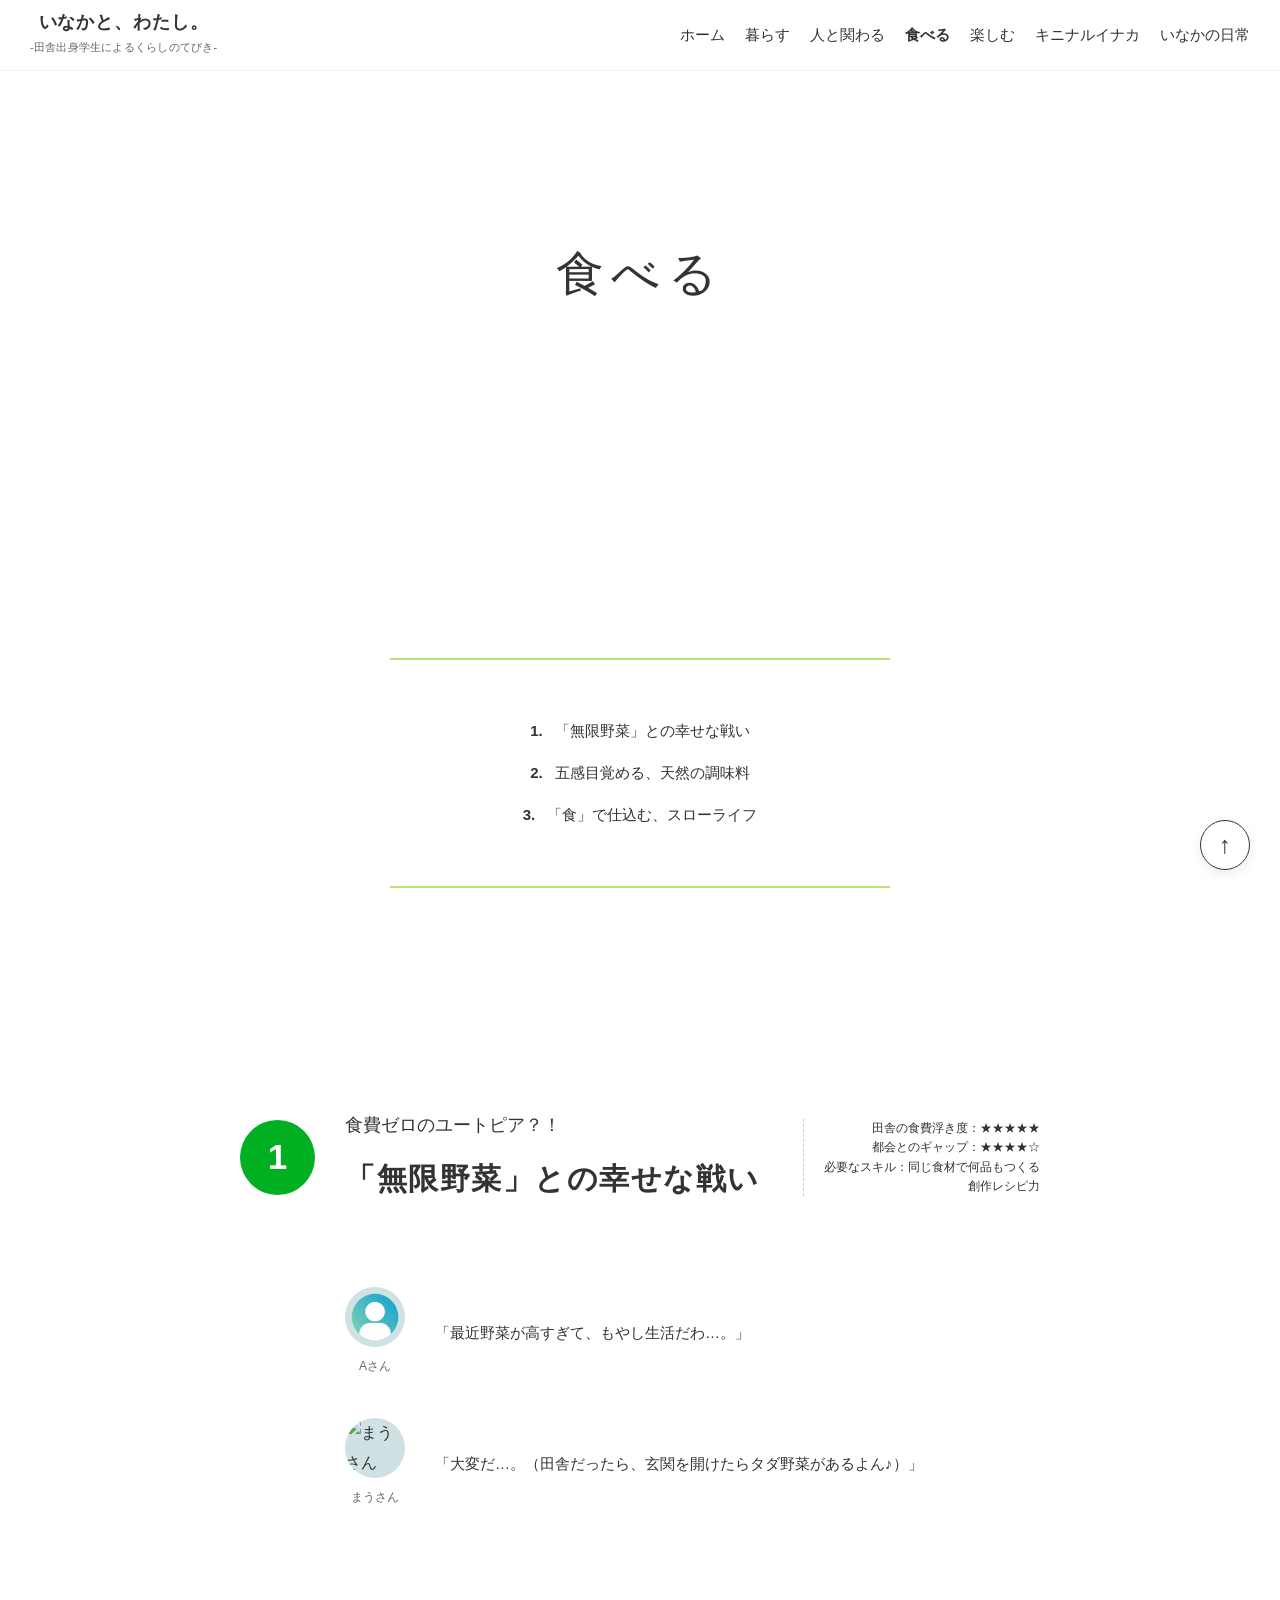
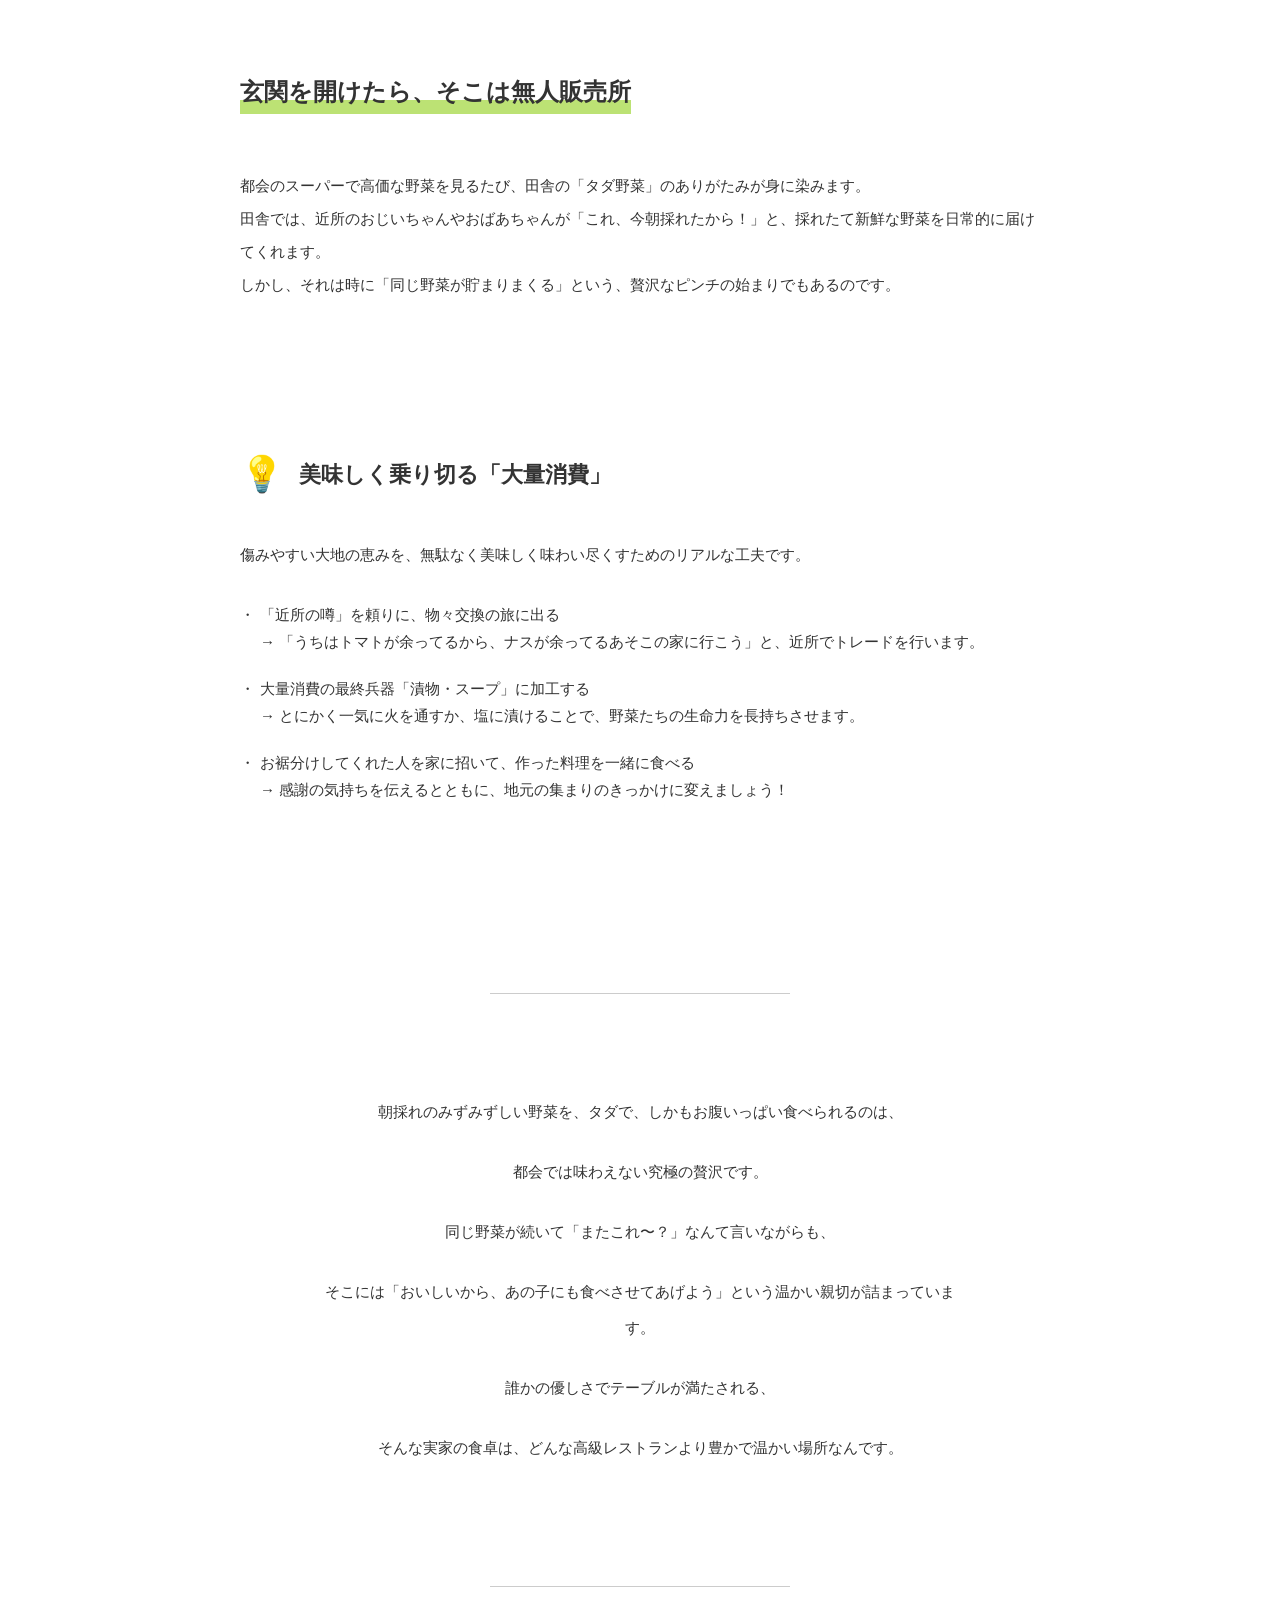
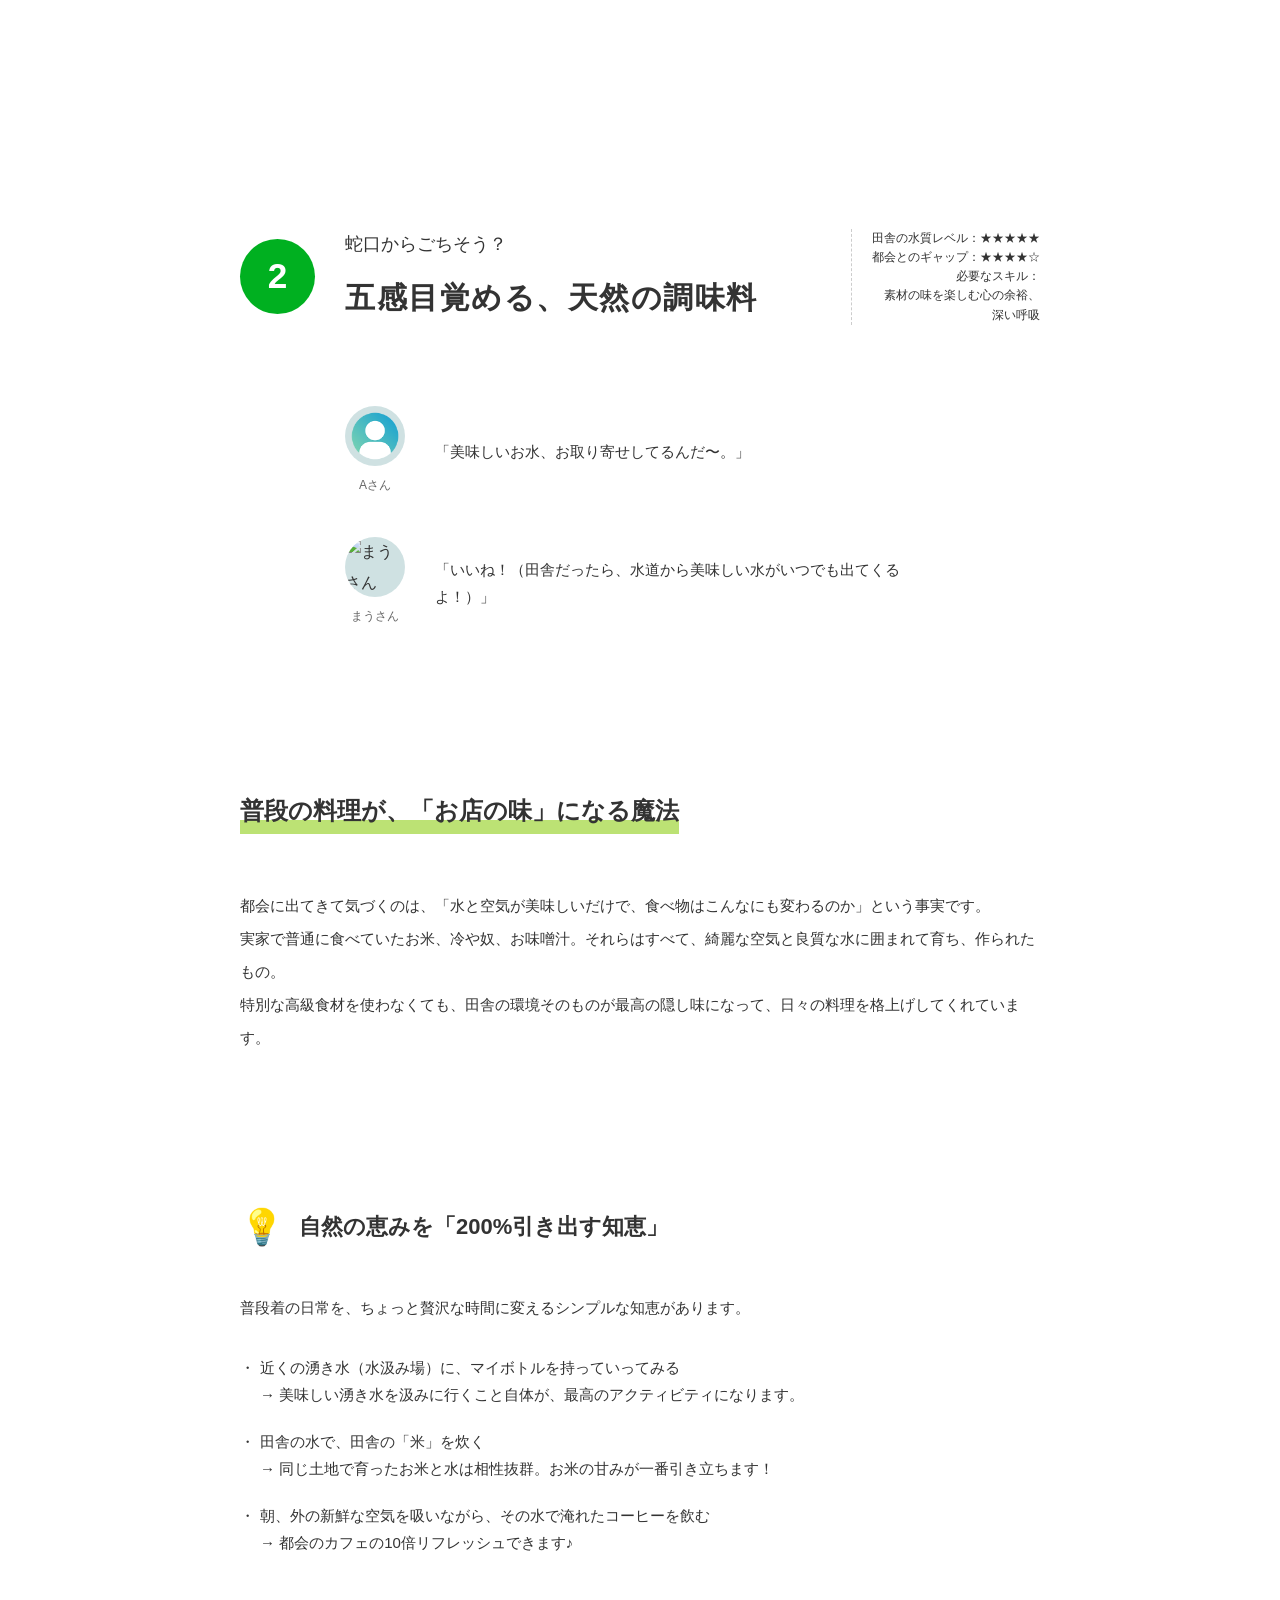
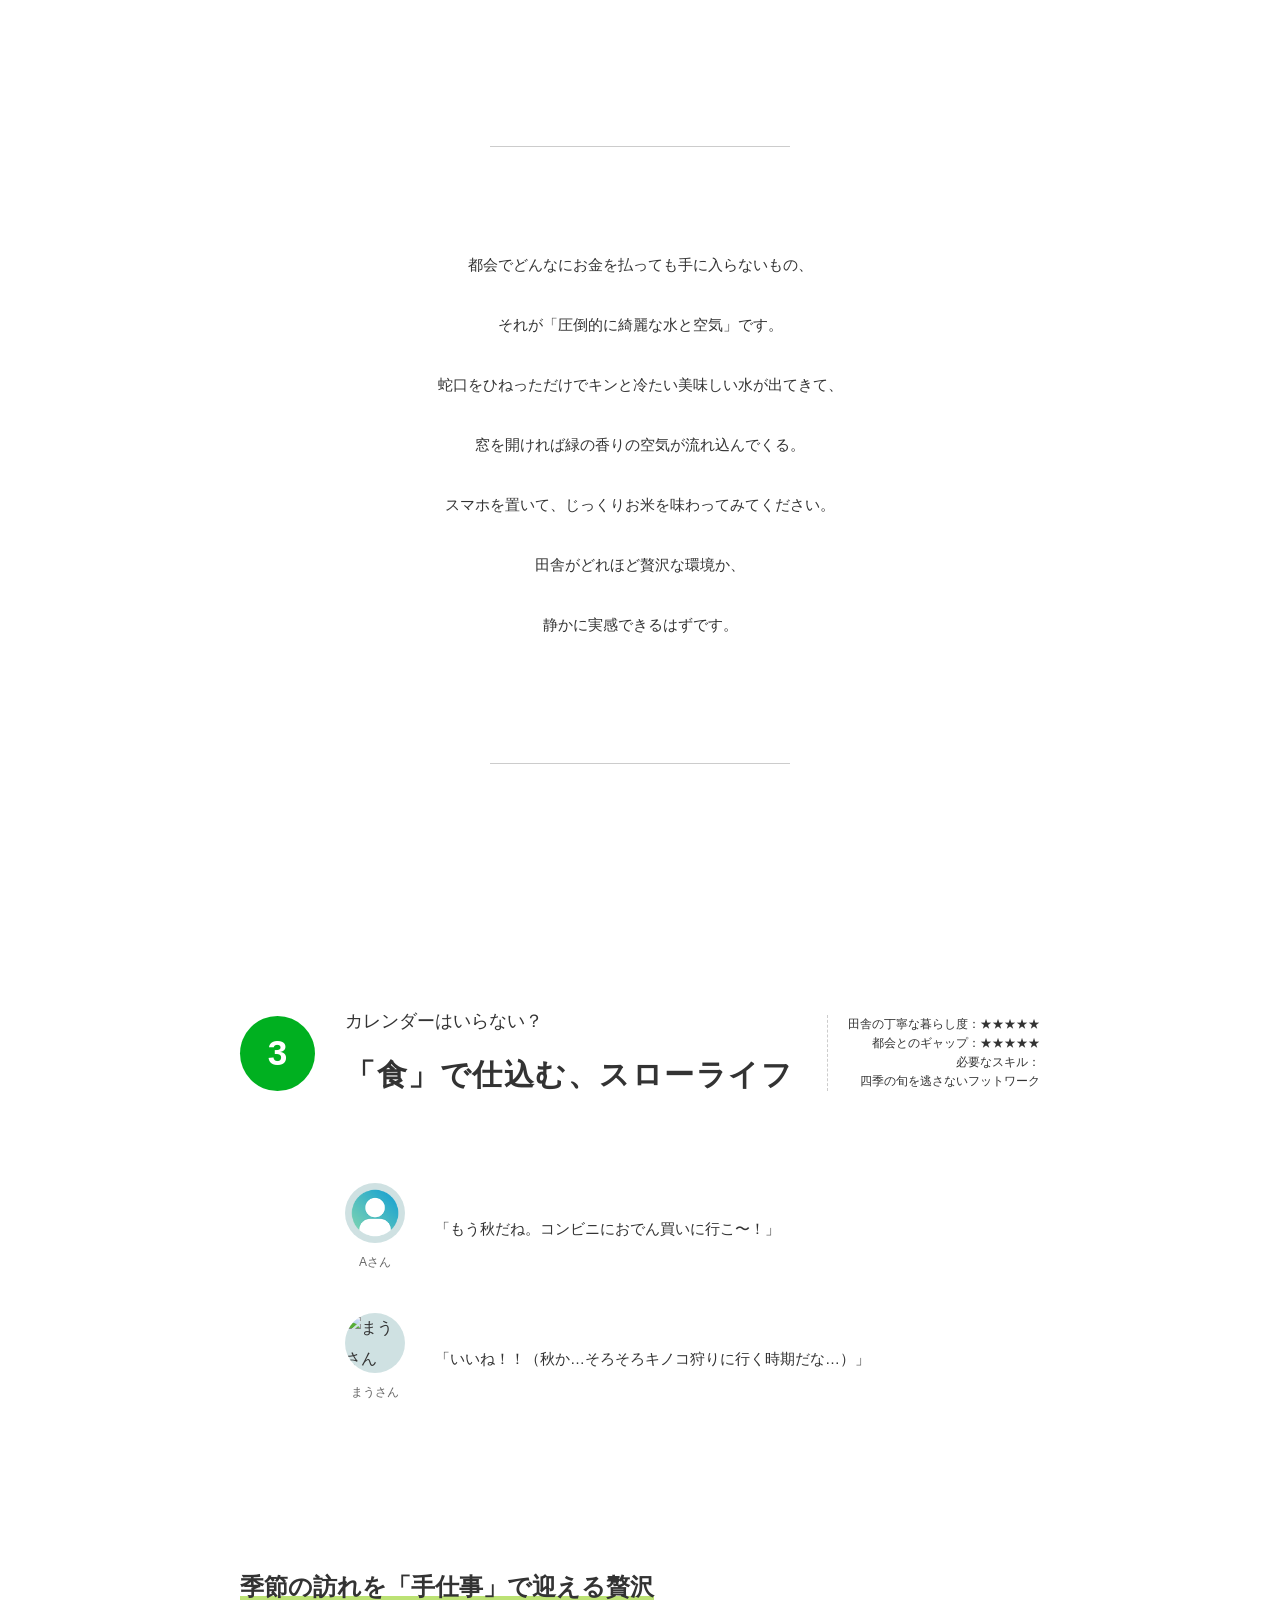
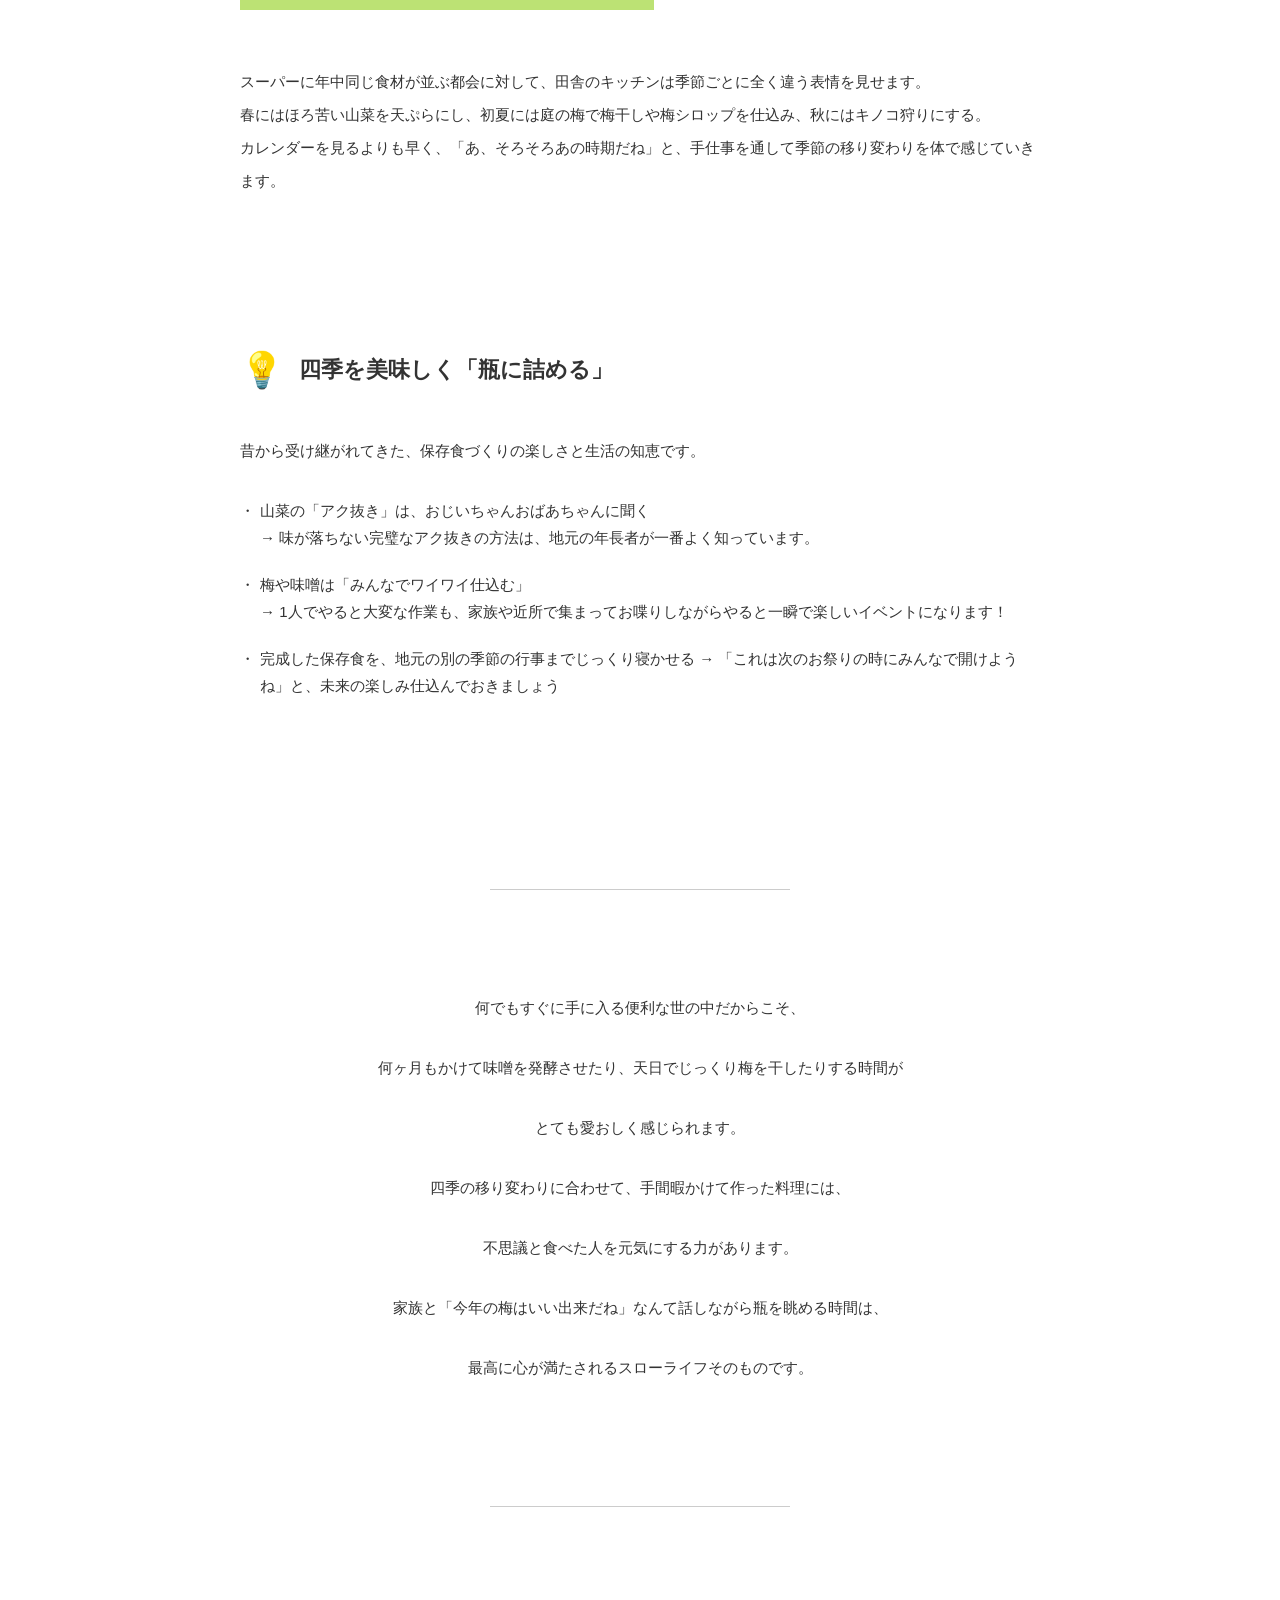
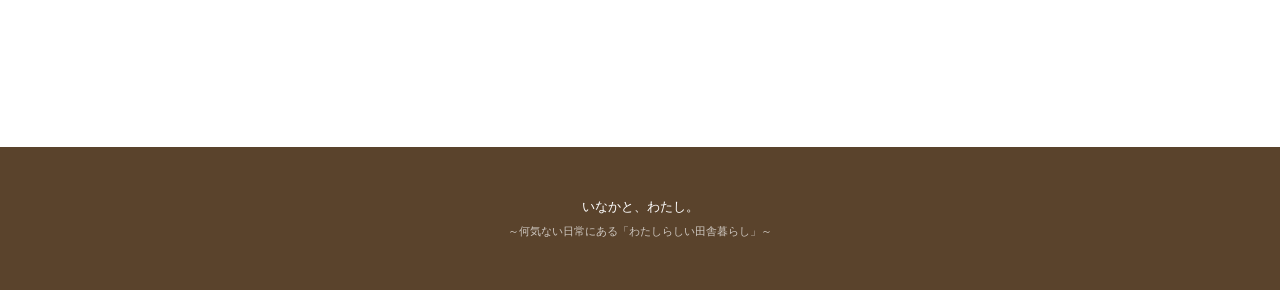
==== taberu.html @ 53544d1b "Add files via upload" ====
<!DOCTYPE html>
<html lang="ja">

<head>
  <meta charset="UTF-8" />
  <meta name="viewport" content="width=device-width, initial-scale=1.0" />
  <title>食べる - いなかと、わたし。</title>
  <meta name="description" content="食べる" />
  <link rel="stylesheet" href="./css/common.css" />
  <link rel="stylesheet" href="./css/kurasu.css" />
</head>

<script>
  document.addEventListener("DOMContentLoaded", () => {
    const siteLogo = document.querySelector(".site-logo");
    const mainNav = document.querySelector(".main-nav");

    function checkNavigationLayout() {
      document.body.classList.remove("is-mobile-mode");
      const logoRight = siteLogo.getBoundingClientRect().right;
      const navLeft = mainNav.getBoundingClientRect().left;

      if (navLeft - logoRight < 30) {
        document.body.classList.add("is-mobile-mode");
      }
    }

    window.addEventListener("resize", checkNavigationLayout);
    checkNavigationLayout();
  });
</script>

<body>
  <!-- --- 1. Header Area --- -->
  <header class="site-header">
    <div class="site-header__inner">
      <h1 class="site-logo">
        <a href="index.html">
          <span class="site-logo__text">いなかと、わたし。</span>
          <span class="site-logo__subtext">-田舎出身学生によるくらしのてびき-</span>
        </a>
      </h1>

      <input type="checkbox" id="nav-toggle" class="visually-hidden" />
      <label for="nav-toggle" class="nav-toggle-open" aria-label="メニューを開く">
        <span></span><span></span><span></span>
      </label>

      <nav class="main-nav">
        <label for="nav-toggle" class="nav-toggle-close" aria-label="メニューを閉じる">✕</label>
        <ul class="nav-list">
          <li><a href="index.html" class="nav-list__link">ホーム</a></li>
          <li><a href="kurasu.html" class="nav-list__link">暮らす</a></li>
          <li><a href="hito.html" class="nav-list__link">人と関わる</a></li>
          <li><a href="taberu.html" class="nav-list__link current-page">食べる</a></li>
          <li><a href="tanoshimu.html" class="nav-list__link">楽しむ</a></li>
          <li><a href="kininaru.html" class="nav-list__link">キニナルイナカ</a></li>
          <li><a href="nichijo.html" class="nav-list__link">いなかの日常</a></li>
        </ul>
      </nav>
    </div>
  </header>

  <!-- --- 2. Main Content Area --- -->
  <main class="site-main">
    <section class="page-hero" style="background-image: linear-gradient(to bottom, rgba(255, 255, 255, 0) 0%, rgba(255, 255, 255, 1) 100%), url('img/27.jpg');">
  <h1 class="page-hero__title">食べる</h1>
</section>

    <div class="container">
      <!-- 目次セクション -->
      <div class="toc-block">
        <ul class="toc-list">
          <li><a href="#topic-1"><span>1.</span> 「無限野菜」との幸せな戦い </a></li>
          <li><a href="#topic-2"><span>2.</span> 五感目覚める、天然の調味料</a></li>
          <li><a href="#topic-3"><span>3.</span> 「食」で仕込む、スローライフ</a></li>
        </ul>
      </div>

      <!-- 記事コンテンツセクション全体 -->
      <section class="article-content-body">
        <!-- トピック1 -->
        <div id="topic-1" class="article-section">
          <div class="article-header">
            <div class="article-title-wrap">
              <div class="number-badge">1</div>
              <div class="article-title">
                <div class="article-title__sub">食費ゼロのユートピア？！
                </div>
                <h3 class="article-title__main">「無限野菜」との幸せな戦い</h3>
              </div>
            </div>
            <div class="difficulty-badge">
              田舎の食費浮き度：★★★★★<br />
              都会とのギャップ：★★★★☆<br />
              必要なスキル：同じ食材で何品もつくる<br />創作レシピ力
            </div>
          </div>

          <div class="dialogue-section">
            <div class="dialogue-row">
              <!-- Aさん側 -->
              <div class="dialogue-user-wrap">
                <div class="dialogue-avatar"
                  style="overflow: hidden; display: flex; align-items: center; justify-content: center;">
                  <img src="img/icon.png" alt="Aさん" style="width: 100%; height: 100%; object-fit: cover;">
                </div>
                <span class="dialogue-name">Aさん</span>
              </div>
              <div class="dialogue-text">「最近野菜が高すぎて、もやし生活だわ…。」</div>
            </div>
            <div class="dialogue-row">
              <!-- まうさん側 -->
              <div class="dialogue-user-wrap">
                <div class="dialogue-avatar"
                  style="overflow: hidden; display: flex; align-items: center; justify-content: center;">
                  <img src="img/m1.JPG" alt="まうさん" style="width: 100%; height: 100%; object-fit: cover;">
                </div>
                <span class="dialogue-name">まうさん</span>
              </div>
              <div class="dialogue-text">「大変だ…。（田舎だったら、玄関を開けたらタダ野菜があるよん♪）」</div>
            </div>
          </div>

          <h4 class="highlight-heading">玄関を開けたら、そこは無人販売所</h4>
          <p class="article-text">
            都会のスーパーで高価な野菜を見るたび、田舎の「タダ野菜」のありがたみが身に染みます。<br />
            田舎では、近所のおじいちゃんやおばあちゃんが「これ、今朝採れたから！」と、採れたて新鮮な野菜を日常的に届けてくれます。<br />
            しかし、それは時に「同じ野菜が貯まりまくる」という、贅沢なピンチの始まりでもあるのです。
          </p>

          <div class="icon-heading">
            <span class="icon-heading__icon">💡</span>
            <h4 class="icon-heading__text">美味しく乗り切る「大量消費」</h4>
          </div>
          <p class="article-text secondary-intro">
            傷みやすい大地の恵みを、無駄なく美味しく味わい尽くすためのリアルな工夫です。
          </p>

          <ul class="custom-list">
            <li> 「近所の噂」を頼りに、物々交換の旅に出る<br /> → 「うちはトマトが余ってるから、ナスが余ってるあそこの家に行こう」と、近所でトレードを行います。</li>
            <li> 大量消費の最終兵器「漬物・スープ」に加工する<br /> → とにかく一気に火を通すか、塩に漬けることで、野菜たちの生命力を長持ちさせます。</li>
            <li> お裾分けしてくれた人を家に招いて、作った料理を一緒に食べる<br /> → 感謝の気持ちを伝えるとともに、地元の集まりのきっかけに変えましょう！</li>
          </ul>

          <hr class="thin-separator" aria-hidden="true" />

          <div class="epilogue-block">
            <p>朝採れのみずみずしい野菜を、タダで、しかもお腹いっぱい食べられるのは、</p>
            <p>都会では味わえない究極の贅沢です。</p>
            <p>同じ野菜が続いて「またこれ〜？」なんて言いながらも、 </p>
            <p>そこには「おいしいから、あの子にも食べさせてあげよう」という温かい親切が詰まっています。</p>
            <p>誰かの優しさでテーブルが満たされる、</p>
            <p>そんな実家の食卓は、どんな高級レストランより豊かで温かい場所なんです。</p>
          </div>
          <hr class="thin-separator" aria-hidden="true" />
        </div>

        <div id="topic-2" class="article-section">
          <div class="article-header">
            <div class="article-title-wrap">
              <div class="number-badge">2</div>
              <div class="article-title">
                <div class="article-title__sub">蛇口からごちそう？</div>
                <h3 class="article-title__main">五感目覚める、天然の調味料</h3>
              </div>
            </div>
            <div class="difficulty-badge">
              田舎の水質レベル：★★★★★<br />
              都会とのギャップ：★★★★☆<br />
              必要なスキル：<br />
              素材の味を楽しむ心の余裕、<br />
              深い呼吸
            </div>
          </div>

          <div class="dialogue-section">
            <div class="dialogue-row">
              <!-- Aさん側 -->
              <div class="dialogue-user-wrap">
                <div class="dialogue-avatar"
                  style="overflow: hidden; display: flex; align-items: center; justify-content: center;">
                  <img src="img/icon.png" alt="Aさん" style="width: 100%; height: 100%; object-fit: cover;">
                </div>
                <span class="dialogue-name">Aさん</span>
              </div>
              <div class="dialogue-text">「美味しいお水、お取り寄せしてるんだ〜。」</div>
            </div>
            <div class="dialogue-row">
              <!-- まうさん側 -->
              <div class="dialogue-user-wrap">
                <div class="dialogue-avatar"
                  style="overflow: hidden; display: flex; align-items: center; justify-content: center;">
                  <img src="img/m1.JPG" alt="まうさん" style="width: 100%; height: 100%; object-fit: cover;">
                </div>
                <span class="dialogue-name">まうさん</span>
              </div>
              <div class="dialogue-text">「いいね！（田舎だったら、水道から美味しい水がいつでも出てくるよ！）」</div>
            </div>
          </div>

          <h4 class="highlight-heading">普段の料理が、「お店の味」になる魔法</h4>
          <p class="article-text">
            都会に出てきて気づくのは、「水と空気が美味しいだけで、食べ物はこんなにも変わるのか」という事実です。<br />
            実家で普通に食べていたお米、冷や奴、お味噌汁。それらはすべて、綺麗な空気と良質な水に囲まれて育ち、作られたもの。<br />
            特別な高級食材を使わなくても、田舎の環境そのものが最高の隠し味になって、日々の料理を格上げしてくれています。
          </p>

          <div class="icon-heading">
            <span class="icon-heading__icon">💡</span>
            <h4 class="icon-heading__text">自然の恵みを「200%引き出す知恵」</h4>
          </div>
          <p class="article-text secondary-intro">
            普段着の日常を、ちょっと贅沢な時間に変えるシンプルな知恵があります。
          </p>

          <ul class="custom-list">
            <li> 近くの湧き水（水汲み場）に、マイボトルを持っていってみる<br /> → 美味しい湧き水を汲みに行くこと自体が、最高のアクティビティになります。</li>
            <li> 田舎の水で、田舎の「米」を炊く<br /> → 同じ土地で育ったお米と水は相性抜群。お米の甘みが一番引き立ちます！</li>
            <li>朝、外の新鮮な空気を吸いながら、その水で淹れたコーヒーを飲む<br /> → 都会のカフェの10倍リフレッシュできます♪</li>
          </ul>

          <hr class="thin-separator" aria-hidden="true" />

          <div class="epilogue-block">
            <p>都会でどんなにお金を払っても手に入らないもの、</p>
            <p>それが「圧倒的に綺麗な水と空気」です。</p>
            <p>蛇口をひねっただけでキンと冷たい美味しい水が出てきて、</p>
            <p>窓を開ければ緑の香りの空気が流れ込んでくる。</p>
            <p>スマホを置いて、じっくりお米を味わってみてください。</p>
            <p>田舎がどれほど贅沢な環境か、</p>
            <p>静かに実感できるはずです。</p>
          </div>
          <hr class="thin-separator" aria-hidden="true" />
        </div>

        <div id="topic-3" class="article-section">
          <div class="article-header">
            <div class="article-title-wrap">
              <div class="number-badge">3</div>
              <div class="article-title">
                <div class="article-title__sub">カレンダーはいらない？</div>
                <h3 class="article-title__main">「食」で仕込む、スローライフ</h3>
              </div>
            </div>
            <div class="difficulty-badge">
              田舎の丁寧な暮らし度：★★★★★<br />
              都会とのギャップ：★★★★★<br />
              必要なスキル：<br />四季の旬を逃さないフットワーク
            </div>
          </div>

          <div class="dialogue-section">
            <div class="dialogue-row">
              <!-- Aさん側 -->
              <div class="dialogue-user-wrap">
                <div class="dialogue-avatar"
                  style="overflow: hidden; display: flex; align-items: center; justify-content: center;">
                  <img src="img/icon.png" alt="Aさん" style="width: 100%; height: 100%; object-fit: cover;">
                </div>
                <span class="dialogue-name">Aさん</span>
              </div>
              <div class="dialogue-text">「もう秋だね。コンビニにおでん買いに行こ〜！」</div>
            </div>
            <div class="dialogue-row">
              <!-- まうさん側 -->
              <div class="dialogue-user-wrap">
                <div class="dialogue-avatar"
                  style="overflow: hidden; display: flex; align-items: center; justify-content: center;">
                  <img src="img/m1.JPG" alt="まうさん" style="width: 100%; height: 100%; object-fit: cover;">
                </div>
                <span class="dialogue-name">まうさん</span>
              </div>
              <div class="dialogue-text">「いいね！！（秋か…そろそろキノコ狩りに行く時期だな…）」</div>
            </div>
          </div>

          <h4 class="highlight-heading">季節の訪れを「手仕事」で迎える贅沢</h4>
          <p class="article-text">
            スーパーに年中同じ食材が並ぶ都会に対して、田舎のキッチンは季節ごとに全く違う表情を見せます。<br />
            春にはほろ苦い山菜を天ぷらにし、初夏には庭の梅で梅干しや梅シロップを仕込み、秋にはキノコ狩りにする。<br />
            カレンダーを見るよりも早く、「あ、そろそろあの時期だね」と、手仕事を通して季節の移り変わりを体で感じていきます。
          </p>

          <div class="icon-heading">
            <span class="icon-heading__icon">💡</span>
            <h4 class="icon-heading__text">四季を美味しく「瓶に詰める」</h4>
          </div>
          <p class="article-text secondary-intro">
            昔から受け継がれてきた、保存食づくりの楽しさと生活の知恵です。
          </p>

          <ul class="custom-list">
            <li> 山菜の「アク抜き」は、おじいちゃんおばあちゃんに聞く<br /> → 味が落ちない完璧なアク抜きの方法は、地元の年長者が一番よく知っています。</li>
            <li> 梅や味噌は「みんなでワイワイ仕込む」<br /> → 1人でやると大変な作業も、家族や近所で集まってお喋りしながらやると一瞬で楽しいイベントになります！</li>
            <li> 完成した保存食を、地元の別の季節の行事までじっくり寝かせる → 「これは次のお祭りの時にみんなで開けようね」と、未来の楽しみ仕込んでおきましょう</li>
          </ul>

          <hr class="thin-separator" aria-hidden="true" />

          <div class="epilogue-block">
            <p>何でもすぐに手に入る便利な世の中だからこそ、</p>
            <p>何ヶ月もかけて味噌を発酵させたり、天日でじっくり梅を干したりする時間が</p>
            <p>とても愛おしく感じられます。 </p>
            <p>四季の移り変わりに合わせて、手間暇かけて作った料理には、</p>
            <p>不思議と食べた人を元気にする力があります。</p>
            <p>家族と「今年の梅はいい出来だね」なんて話しながら瓶を眺める時間は、</p>
            <p>最高に心が満たされるスローライフそのものです。</p>
          </div>
          <hr class="thin-separator" aria-hidden="true" />
        </div>

      </section>

      <!-- ページトップへ戻るボタン -->
      <a href="#" class="btn-to-top" aria-label="ページトップへ戻る">↑</a>
    </div>
  </main>

  <!-- --- 3. Footer Area --- -->
  <footer class="site-footer">
    <div class="container">
      <div class="footer-logo">
        <span class="footer-logo__text">いなかと、わたし。</span>
        <span class="footer-logo__text-small">～何気ない日常にある「わたしらしい田舎暮らし」～</span>
      </div>
    </div>
  </footer>
</body>

</html>
---- css/common.css ----
@charset "UTF-8";

/* ==========================================================================
   1. Base Styles (全体設定)
   ========================================================================== */
:root {
  --color-text-main: #333333;
  --color-text-sub: #666666;
  --color-bg-main: #ffffff;
  --color-bg-dark: #777777;
  --color-placeholder: #d9d9d9;
  --color-ui-dark: #333333;

  --font-family-base: "游ゴシック体", YuGothic, "游ゴシック Medium", "Yu Gothic Medium", "游ゴシック", "Yu Gothic", sans-serif;
  --font-size-base: 16px;
  --line-height-base: 1.8;
  --line-height-heading: 1.4;

  --space-section: 140px;
  --space-content: 60px;
  --space-text: 32px;
}

/* 🌟文字がぶつかってスマホモードになったら、余白をスマホ用に一括縮小 */
body.is-mobile-mode {
  --space-section: 90px;
  --space-content: 24px;
  --space-text: 20px;
}

html {
  box-sizing: border-box;
  font-size: var(--font-size-base);
  scroll-behavior: smooth;
  overflow-x: hidden;
}

*,
*:before,
*:after {
  box-sizing: inherit;
}

body {
  margin: 0;
  padding: 0;
  font-family: var(--font-family-base);
  color: var(--color-text-main);
  background-color: var(--color-bg-main);
  line-height: var(--line-height-base);
  -webkit-font-smoothing: antialiased;
  overflow-x: hidden;
}

.visually-hidden {
  position: absolute;
  width: 1px;
  height: 1px;
  padding: 0;
  margin: -1px;
  overflow: hidden;
  clip: rect(0, 0, 0, 0);
  border: 0;
}

.container {
  max-width: 1100px;
  margin: 0 auto;
  padding: 0 var(--space-content);
  width: 100%;
}


/* ==========================================================================
   2. Header & Hamburger Navigation (ヘッダー基本設定)
   ========================================================================== */
.site-header {
  width: 100%;
  border-bottom: 1px solid rgba(0, 0, 0, 0.05);
  position: fixed;
  top: 0;
  left: 0;
  background-color: #ffffff;
  z-index: 1000;
}

.site-header__inner {
  height: 70px;
  display: flex;
  justify-content: space-between;
  align-items: center;
  padding-left: 30px;
  padding-right: 30px;
}

body.is-mobile-mode .site-header__inner {
  padding-left: 20px;
  padding-right: 20px;
}

/* --- ロゴ --- */
.site-logo {
  margin: 0;
  transition: opacity 0.2s ease;
}

.site-logo a {
  display: flex;
  flex-direction: column;
  align-items: center;
  text-align: center;
  text-decoration: none;
  color: var(--color-text-main);
}

.site-logo__text {
  font-weight: bold;
  font-size: 1.125rem;
  letter-spacing: 0.05em;
  line-height: 1.2;
}

.site-logo__subtext {
  font-size: 0.6875rem;
  font-weight: normal;
  color: var(--color-text-sub);
  margin-top: 4px;
  letter-spacing: 0.02em;
}

/* --- 通常時のナビゲーション（基本はPC用の横並び） --- */
.nav-toggle,
.nav-toggle-open,
.nav-toggle-close {
  display: none !important;
}

.main-nav {
  position: static;
  width: auto;
  height: auto;
  background-color: transparent;
  transform: none;
  opacity: 1;
  visibility: visible;
  padding: 0;
  overflow-y: visible;
}

.nav-list {
  display: flex;
  flex-direction: row;
  align-items: center;
  gap: 20px;
  list-style: none;
  margin: 0;
  padding: 0;
}

.nav-list__link {
  text-decoration: none;
  color: var(--color-text-main);
  font-size: 0.9375rem;
  white-space: nowrap;
}

/* ==========================================================================
   他ページ（kurasu.css）から移行したトップ戻るボタン
   ========================================================================== */
.btn-to-top {
  position: fixed;
  right: 30px;
  bottom: 30px;
  z-index: 999;
  display: flex;
  align-items: center;
  justify-content: center;
  width: 50px;
  height: 50px;
  border-radius: 50%;
  border: 1px solid var(--color-ui-dark);
  background-color: rgba(255, 255, 255, 0.9);
  color: var(--color-ui-dark);
  font-size: 1.5rem;
  font-weight: bold;
  text-decoration: none;
  transition: all 0.3s ease;
  cursor: pointer;
  box-shadow: 0 4px 12px rgba(0, 0, 0, 0.08);
}

.btn-to-top:hover {
  background-color: var(--color-ui-dark);
  color: #ffffff;
  transform: translateY(-4px);
  box-shadow: 0 6px 16px rgba(0, 0, 0, 0.15);
}
---- css/kurasu.css ----
@charset "UTF-8";

/* ==========================================================================
   1. 全体設定・共通の変数
   ========================================================================== */
:root {
  --color-text-main: #333333;
  --color-text-sub: #666666;
  --color-bg-main: #ffffff;
  --color-ui-dark: #333333;
  --font-family-base: "游ゴシック体", YuGothic, "游ゴシック Medium", "Yu Gothic Medium", "游ゴシック", "Yu Gothic", sans-serif;
}

html {
  box-sizing: border-box;
  font-size: 16px;
  scroll-behavior: smooth;
  scroll-padding-top: 100px;
  overflow-x: hidden;
}

*,
*:before,
*:after {
  box-sizing: inherit;
}

body {
  margin: 0;
  padding: 0;
  font-family: var(--font-family-base);
  color: var(--color-text-main);
  background-color: var(--color-bg-main);
  line-height: 1.9;
  -webkit-font-smoothing: antialiased;
  overflow-x: hidden;
}

.visually-hidden {
  position: absolute;
  width: 1px;
  height: 1px;
  padding: 0;
  margin: -1px;
  overflow: hidden;
  clip: rect(0, 0, 0, 0);
  border: 0;
}

.container {
  max-width: 1000px;
  margin: 0 auto;
  padding: 0 80px;
  width: 100%;
}

body.is-mobile-mode .container {
  padding: 0 32px !important;
}

/* ==========================================================================
   2. ヘッダー (共通)
   ========================================================================== */
.site-header {
  width: 100%;
  border-bottom: 1px solid rgba(0, 0, 0, 0.05);
  position: fixed;
  top: 0;
  left: 0;
  background-color: #ffffff;
  z-index: 1000;
}

.site-header__inner {
  height: 70px;
  display: flex;
  justify-content: space-between;
  align-items: center;
  padding-left: 30px;
  padding-right: 30px;
}

body.is-mobile-mode .site-header__inner {
  padding-left: 20px;
  padding-right: 20px;
}

.site-logo {
  margin: 0;
  transition: opacity 0.2s ease;
}

.site-logo a {
  display: flex;
  flex-direction: column;
  align-items: center;
  text-align: center;
  text-decoration: none;
  color: var(--color-text-main);
}

.site-logo__text {
  font-weight: bold;
  font-size: 1.125rem;
  letter-spacing: 0.05em;
  line-height: 1.2;
}

.site-logo__subtext {
  font-size: 0.6875rem;
  font-weight: normal;
  color: var(--color-text-sub);
  margin-top: 4px;
  letter-spacing: 0.02em;
}

.nav-toggle,
.nav-toggle-open,
.nav-toggle-close {
  display: none !important;
}

.main-nav {
  position: static;
  width: auto;
  height: auto;
  background-color: transparent;
  opacity: 1;
  visibility: visible;
}

.nav-list {
  display: flex;
  flex-direction: row;
  align-items: center;
  gap: 20px;
  list-style: none;
  margin: 0;
  padding: 0;
}

.nav-list__link {
  text-decoration: none;
  color: var(--color-text-main);
  font-size: 0.9375rem;
  white-space: nowrap;
}

.current-page {
  font-weight: bold;
}

/* ==========================================================================
   3. 「暮らす」ページ・他共通のレイアウト＆装飾
   ========================================================================== */
.site-main {
  margin-top: 70px;
}

/* ページタイトル */
.page-hero {
  /* 🛠️ HTML側で指定するため、ここにあった background: url(...) の記述を消去 */
  background-size: cover;
  background-position: center;
  background-repeat: no-repeat;
  padding: 180px 20px 180px;
  text-align: center;
}

.page-hero__title {
  font-size: 3rem;
  font-weight: normal;
  letter-spacing: 0.15em;
  margin: 0;
  color: var(--color-text-main);
  line-height: 1;
}

/* 目次ブロック */
.toc-block {
  max-width: 500px;
  margin: 180px auto 220px !important;
  padding: 50px 20px;
  border-top: 2px solid #bce274;
  border-bottom: 2px solid #bce274;
  text-align: center;
}

.toc-list {
  list-style: none;
  padding: 0;
  margin: 0;
  font-size: 0.9375rem;
  line-height: 2.8;
}

.toc-list li a {
  text-decoration: none;
  color: var(--color-text-main);
  transition: opacity 0.2s ease, color 0.2s ease;
  display: block;
}

.toc-list li a:hover {
  opacity: 0.6;
  color: #8bb334;
}

.toc-list li span {
  font-weight: bold;
  margin-right: 8px;
}

/* 記事全体の幅と余白調整 */
.article-content-body {
  max-width: 800px;
  margin: 0 auto;
}

/* 各トピック（章）のまとまり */
.article-section {
  margin-bottom: 240px;
}

/* 記事ヘッダーエリア */
.article-header {
  display: flex;
  align-items: center;
  justify-content: space-between;
  margin-top: 60px;
  margin-bottom: 80px;
  gap: 30px;
}

.article-title-wrap {
  display: flex;
  align-items: center;
  gap: 30px;
}

.number-badge {
  background-color: #00b020;
  color: #ffffff;
  font-size: 2.2rem;
  font-weight: bold;
  width: 75px;
  height: 75px;
  border-radius: 50%;
  display: flex;
  align-items: center;
  justify-content: center;
  flex-shrink: 0;
}

.article-title {
  text-align: left;
  margin: 0;
}

.article-title__sub {
  font-size: 1.125rem;
  margin-bottom: 8px;
  font-weight: normal;
}

.article-title__main {
  font-size: 1.875rem;
  font-weight: bold;
  letter-spacing: 0.05em;
  margin: 0;
}

/* 右側の難易度バッジ情報 */
.difficulty-badge {
  font-size: 0.75rem;
  line-height: 1.6;
  text-align: right;
  color: #333;
  border-left: 1px dashed #ccc;
  padding-left: 20px;
  flex-shrink: 0;
}

/* 会話風ブロック */
.dialogue-section {
  max-width: 600px;
  margin: 80px auto;
  display: flex;
  flex-direction: column;
  gap: 40px;
}

.dialogue-row {
  display: flex;
  align-items: center;
  gap: 25px;
}

.dialogue-user-wrap {
  display: flex;
  flex-direction: column;
  align-items: center;
  gap: 8px;
  flex-shrink: 0;
  width: 70px;
}

.dialogue-avatar {
  width: 60px;
  height: 60px;
  background-color: #55959a48;
  border-radius: 50%;
}

.dialogue-name {
  font-size: 0.75rem;
  color: var(--color-text-sub);
  text-align: center;
  white-space: nowrap;
}

.dialogue-text {
  font-size: 0.9375rem;
  color: var(--color-text-main);
  text-align: left;
  line-height: 1.8;
}

/* 緑のアンダーライン付きの見出し */
.highlight-heading {
  font-size: 1.5rem;
  text-align: left;
  margin: 80px 0 40px;
  display: inline-block;
  background: linear-gradient(transparent 70%, #bce274 70%);
}

/* 本文テキスト */
.article-text {
  font-size: 0.9375rem;
  color: var(--color-text-main);
  text-align: left;
  line-height: 2.2;
  margin-bottom: 40px;
}

/* 生存戦略の見出し */
.icon-heading {
  display: flex;
  align-items: center;
  gap: 15px;
  font-size: 1.25rem;
  margin: 140px 0 30px !important;
  text-align: left;
}

.icon-heading__icon {
  font-size: 2.2rem;
}

.icon-heading__text {
  margin: 0;
  font-size: 1.375rem;
  font-weight: bold;
}

.secondary-intro {
  margin-bottom: 30px;
}

/* 箇条書きリスト */
.custom-list {
  list-style: none;
  padding: 0;
  margin: 0 0 190px 0 !important;
  text-align: left;
  font-size: 0.9375rem;
  display: flex;
  flex-direction: column;
  gap: 20px;
}

.custom-list li {
  position: relative;
  padding-left: 20px;
  line-height: 1.8;
}

.custom-list li::before {
  content: "・";
  position: absolute;
  left: 0;
  color: var(--color-text-main);
}

/* 細いグレーの区切り線 */
.thin-separator {
  width: 300px;
  height: 1px;
  background-color: #cccccc;
  margin: 120px auto 80px !important;
  border: none;
}

/* エピローグ・まとめエリア */
.epilogue-block {
  max-width: 650px;
  margin: 100px auto 100px;
  text-align: center;
  font-size: 0.9375rem;
  color: var(--color-text-main);
}

.epilogue-block p {
  display: block;
  text-align: center;
  line-height: 2.4;
  margin-top: 0;
  margin-bottom: 24px;
}

.epilogue-block p:last-child {
  margin-bottom: 0;
}

/* ページトップへ戻るボタン */
.btn-to-top {
  position: fixed;
  right: 30px;
  bottom: 30px;
  z-index: 999;
  display: flex;
  align-items: center;
  justify-content: center;
  width: 50px;
  height: 50px;
  border-radius: 50%;
  border: 1px solid var(--color-ui-dark);
  background-color: rgba(255, 255, 255, 0.9);
  color: var(--color-ui-dark);
  font-size: 1.5rem;
  font-weight: bold;
  text-decoration: none;
  transition: all 0.3s ease;
  cursor: pointer;
  box-shadow: 0 4px 12px rgba(0, 0, 0, 0.08);
}

.btn-to-top:hover {
  background-color: var(--color-ui-dark);
  color: #ffffff;
  transform: translateY(-4px);
  box-shadow: 0 6px 16px rgba(0, 0, 0, 0.15);
}

/* ==========================================================================
   4. フッター (共通)
   ========================================================================== */
.site-footer {
  background-color:#5a432c;
;
;
  color: #ffffff;
  padding: 50px 0;
  width: 100%;
}

.footer-logo {
  text-align: center;
  font-size: 0.8125rem;
  line-height: 1.6;
  padding: 0 15px;
}

.footer-logo__text-small {
  font-size: 0.6875rem;
  margin-top: 5px;
  display: block;
  opacity: 0.7;
}

/* ==========================================================================
   5. スマホ・レスポンシブ表示の一括制御ブロック
   ========================================================================== */
body.is-mobile-mode {
  .container {
    padding: 0 32px !important;
  }

  .site-header__inner {
    padding-left: 20px !important;
    padding-right: 20px !important;
  }

  .nav-toggle-open {
    right: 20px !important;
  }

  .article-content-body {
    width: 100% !important;
    max-width: 100% !important;
    overflow-x: hidden !important;
  }

  .dialogue-section {
    padding: 0 10px;
    max-width: 100% !important;
    overflow: hidden;
  }

  .epilogue-block {
    padding: 20px 15px !important;
    max-width: 100% !important;
    box-sizing: border-box;
  }

  /* ハンバーバーメニュー制御 */
  .nav-toggle-open {
    display: flex !important;
    flex-direction: column;
    justify-content: space-between;
    width: 30px;
    height: 22px;
    cursor: pointer;
    position: absolute;
    top: 50%;
    transform: translateY(-50%);
    z-index: 10001;
  }

  .nav-toggle-open span {
    display: block;
    width: 100%;
    height: 3px;
    background-color: var(--color-text-main);
    border-radius: 2px;
  }

  .main-nav {
    position: fixed;
    top: 0;
    left: 0;
    width: 100vw;
    height: 100vh;
    background-color: #ffffff;
    z-index: 99999;
    transform: translateX(100%);
    opacity: 0;
    visibility: hidden;
    transition: none;
    display: flex;
    justify-content: center;
    align-items: center;
  }

  .nav-list {
    flex-direction: column;
    align-items: center;
    justify-content: center;
    gap: 32px;
    width: 100%;
  }

  .nav-list__link {
    font-size: 1.5rem;
  }

  #nav-toggle:checked~.main-nav {
    opacity: 1;
    visibility: visible;
    transform: translateX(0);
    transition: transform 0.3s ease, opacity 0.3s ease;
  }

  #nav-toggle:checked~.nav-toggle-open {
    display: none !important;
  }

  #nav-toggle:checked~.main-nav .nav-toggle-close {
    display: flex !important;
    justify-content: center;
    align-items: center;
    position: absolute;
    top: 20px;
    right: 20px;
    width: 44px;
    height: 44px;
    font-size: 32px;
    color: #000000;
    cursor: pointer;
  }

  #nav-toggle:checked~.site-logo {
    opacity: 0 !important;
    visibility: hidden !important;
  }

  /* 記事エリアのスマホ調整 */
  .article-header {
    flex-direction: column;
    align-items: flex-start;
    gap: 20px;
  }

  .article-title__main {
    font-size: clamp(1.3rem, 6vw, 1.6rem);
  }

  .number-badge {
    width: 50px;
    height: 50px;
    font-size: 1.5rem;
  }

  /* スマホ版のヒーロー画像調整 */
  .page-hero {
    /* 🛠️ ここにあった background-image の打ち消し(!important)を削除 */
    padding: 90px 20px 90px !important;
  }

  .page-hero__title {
    font-size: 2.2rem;
  }

  .btn-to-top {
    right: 20px;
    bottom: 20px;
    width: 44px;
    height: 44px;
    font-size: 1.25rem;
  }

  .epilogue-block p,
  .epilogue-block text,
  .epilogue-text {
    font-size: 0.88rem !important;
    white-space: normal !important;
    word-break: break-all !important;
    line-height: 2.2 !important;
  }

  .dialogue-text {
    font-size: 0.9rem !important;
    white-space: normal !important;
    word-break: break-all !important;
    flex: 1;
  }

  .article-title__sub {
    font-size: clamp(0.75rem, 3.8vw, 1.125rem) !important;
    white-space: nowrap !important;
  }

  .article-title__main {
    font-size: clamp(0.95rem, 4.5vw, 1.5rem) !important;
    white-space: nowrap !important;
  }

  .highlight-heading {
    font-size: clamp(0.85rem, 4.2vw, 1.4rem) !important;
    white-space: nowrap !important;
  }

  .icon-heading__text {
    font-size: clamp(0.9rem, 4.2vw, 1.3rem) !important;
    white-space: nowrap !important;
  }

  .toc-list li span {
    font-size: 0.9rem;
  }

  .difficulty-badge {
    text-align: left !important;
    border-left: none !important;
    border-top: 1px dashed #ccc !important;
    padding-left: 0 !important;
    padding-top: 15px !important;
    width: 100% !important;
    white-space: normal !important;
  }

  .difficulty-badge br:nth-of-type(3),
  .difficulty-badge br:nth-of-type(4) {
    display: none !important;
  }
}

/* ==========================================================================
   6. 「人と関わる」ページ専用の追加装飾（3大奥義カード）
   ========================================================================== */
.ogis-container {
  display: flex;
  flex-direction: column;
  gap: 40px;
  margin: 60px auto;
  max-width: 700px;
}

.ogi-card {
  position: relative;
  background-color: #ffffff;
  border: 3px double #8bb334;
  border-radius: 24px;
  padding: 35px 40px;
  text-align: center;
  box-shadow: 0 4px 15px rgba(139, 179, 52, 0.05);
}

.ogi-card::before,
.ogi-card::after {
  content: "✿";
  position: absolute;
  color: #bce274;
  font-size: 1.2rem;
  opacity: 0.7;
}

.ogi-card::before {
  top: 10px;
  left: 15px;
}

.ogi-card::after {
  bottom: 10px;
  right: 15px;
}

.ogi-card__title {
  font-size: 1.5rem;
  font-weight: bold;
  color: #333333;
  margin-top: 0;
  margin-bottom: 20px;
  letter-spacing: 0.05em;
}

.ogi-card__text {
  font-size: 0.9375rem;
  color: #555555;
  line-height: 1.8;
  text-align: left;
  margin: 0;
}

body.is-mobile-mode {
  .ogi-card {
    padding: 25px 20px;
    border-radius: 16px;
  }

  .ogi-card__title {
    font-size: clamp(1.1rem, 4.5vw, 1.3rem) !important;
    white-space: normal !important;
  }

  .ogi-card__text {
    font-size: 0.88rem !important;
    line-height: 1.7 !important;
  }
}
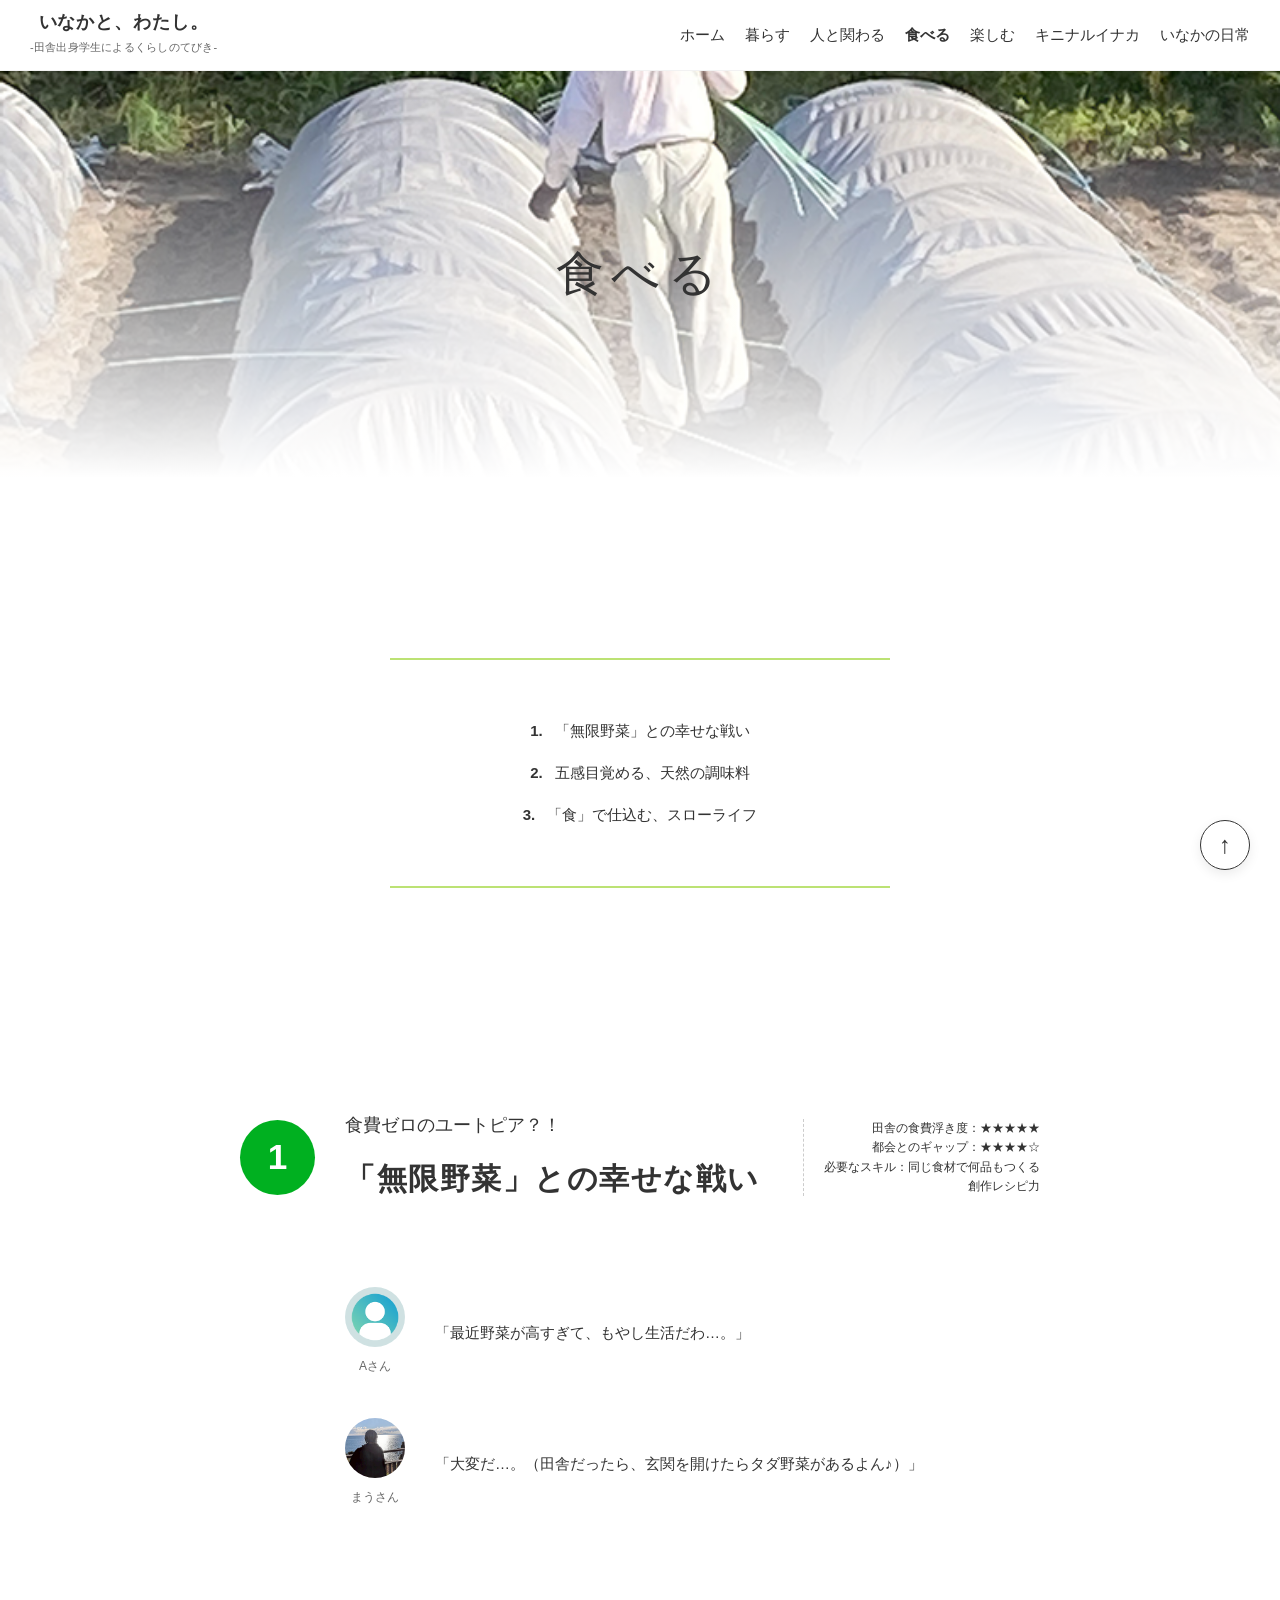
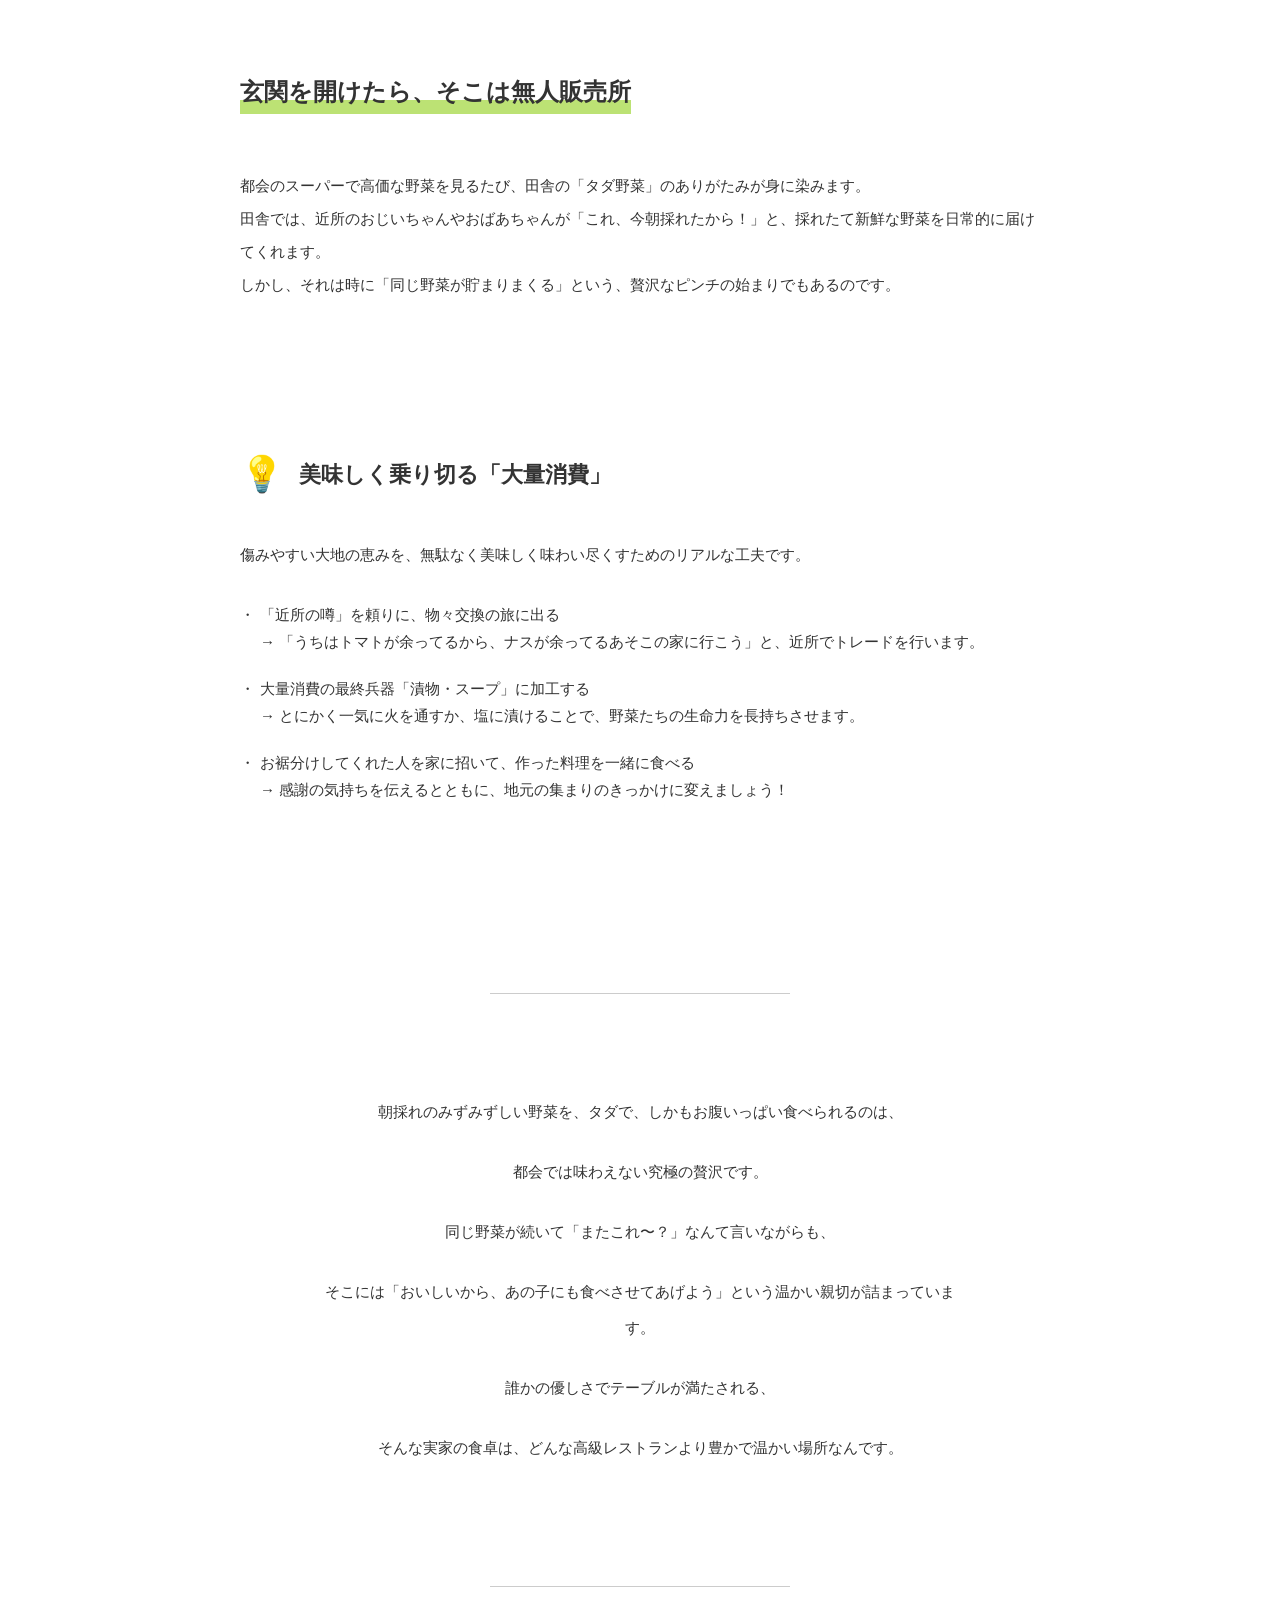
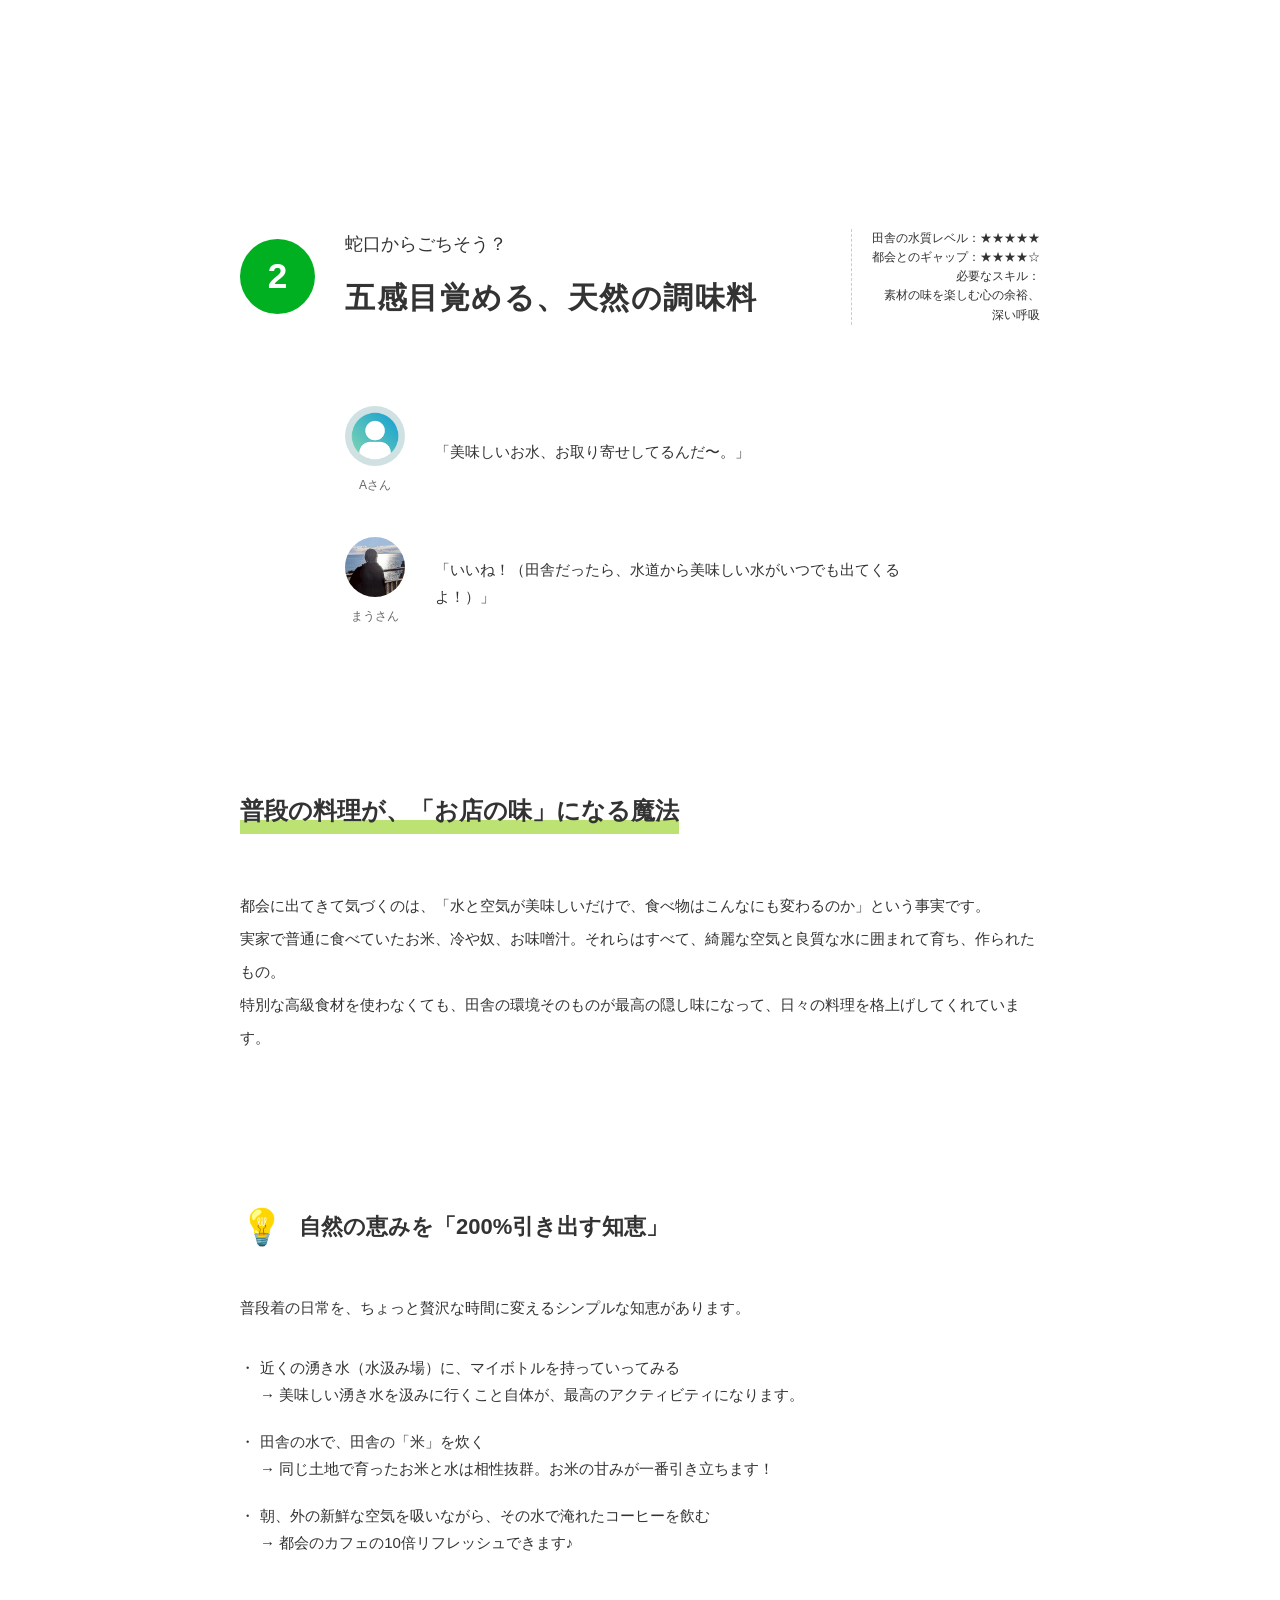
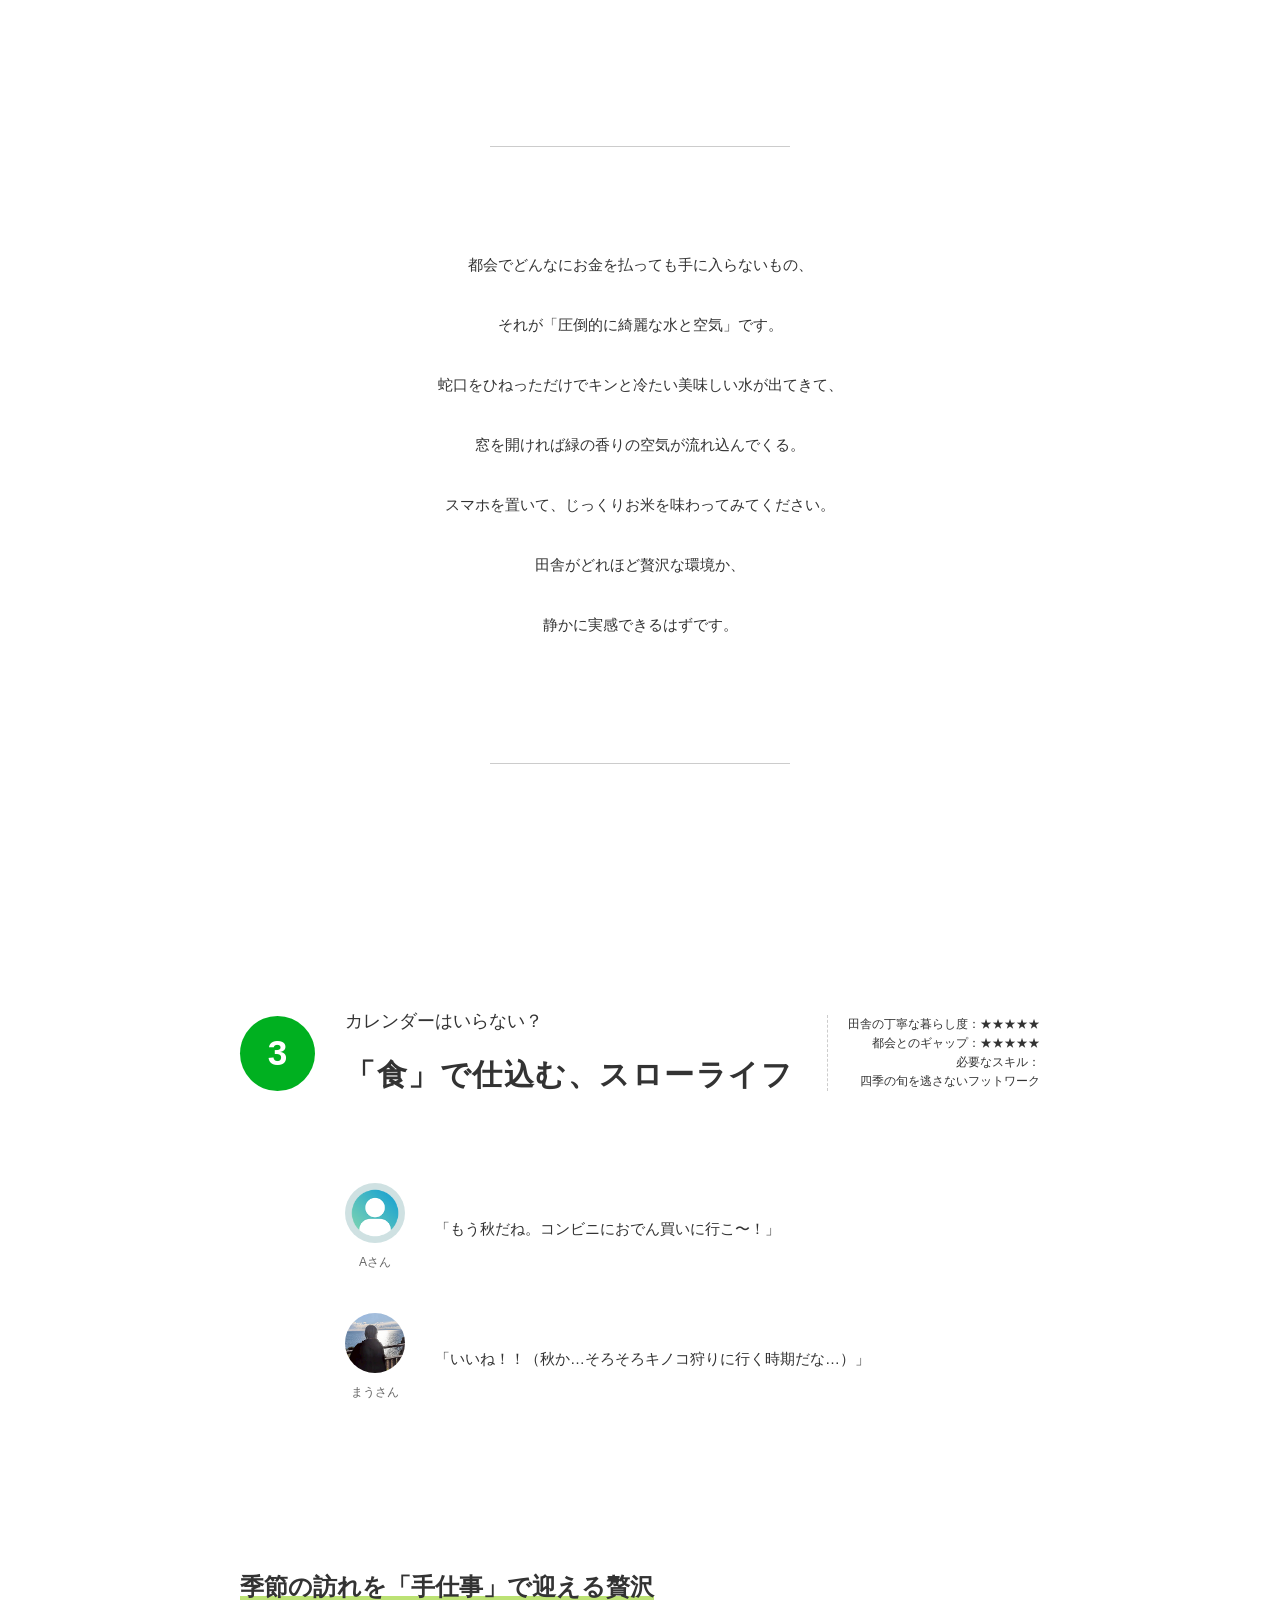
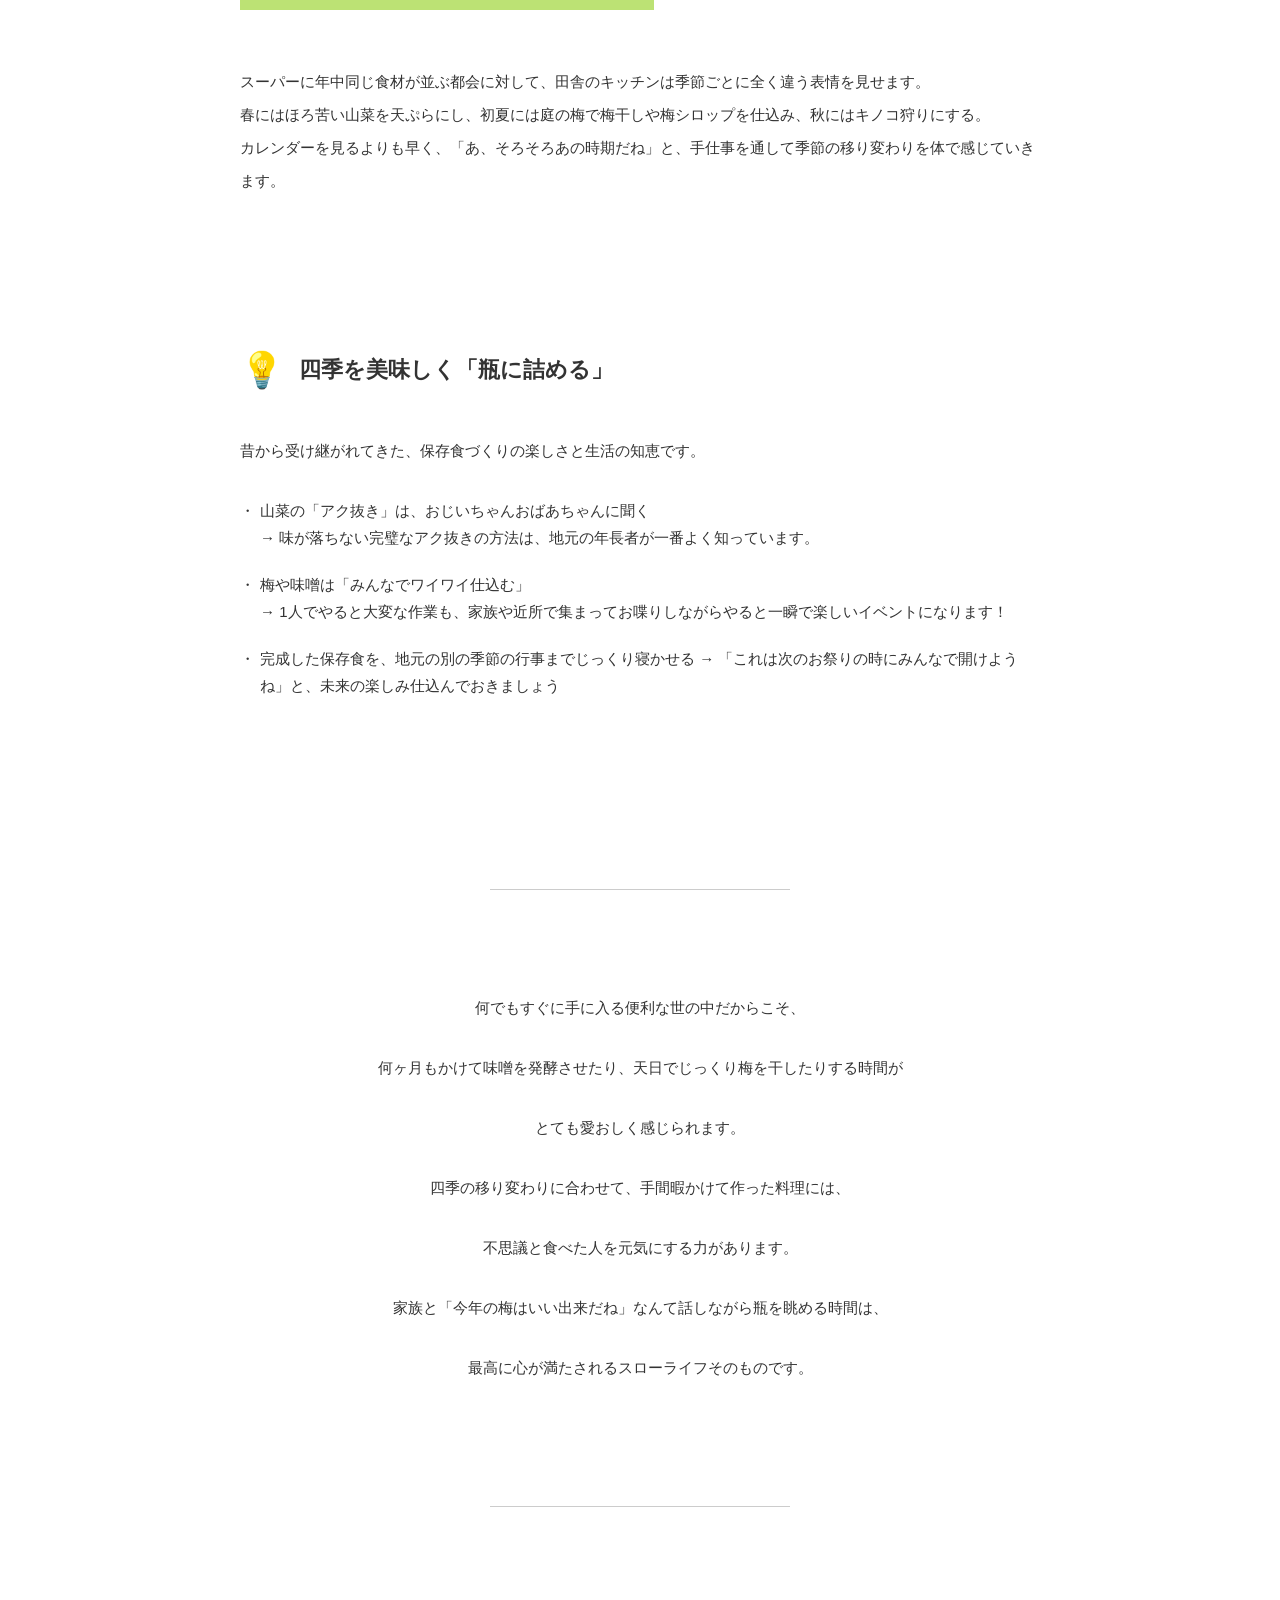
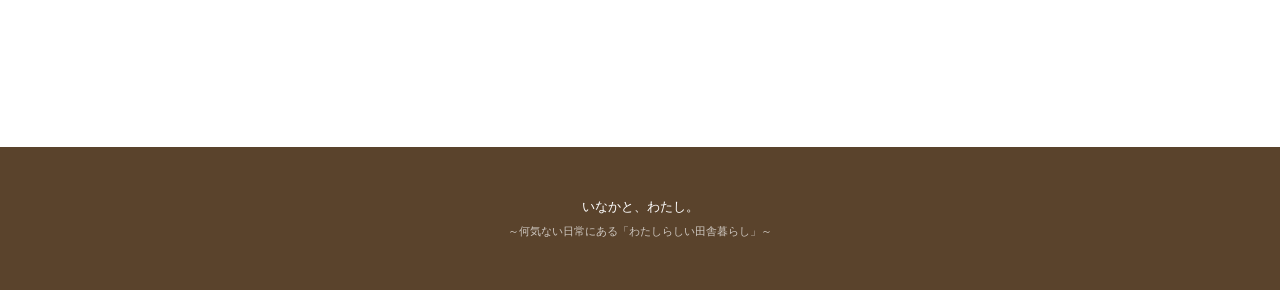
==== commit 2ff88f69: "Add files via upload" ====
--- a/taberu.html
+++ b/taberu.html
@@ -63,7 +63,7 @@
 
   <!-- --- 2. Main Content Area --- -->
   <main class="site-main">
-    <section class="page-hero" style="background-image: linear-gradient(to bottom, rgba(255, 255, 255, 0) 0%, rgba(255, 255, 255, 1) 100%), url('img/27.jpg');">
+    <section class="page-hero" style="background-image: linear-gradient(to bottom, rgba(255, 255, 255, 0) 0%, rgba(255, 255, 255, 1) 100%), url('img/27.png');">
   <h1 class="page-hero__title">食べる</h1>
 </section>
 
@@ -114,7 +114,7 @@
               <div class="dialogue-user-wrap">
                 <div class="dialogue-avatar"
                   style="overflow: hidden; display: flex; align-items: center; justify-content: center;">
-                  <img src="img/m1.JPG" alt="まうさん" style="width: 100%; height: 100%; object-fit: cover;">
+                  <img src="img/m1.png" alt="まうさん" style="width: 100%; height: 100%; object-fit: cover;">
                 </div>
                 <span class="dialogue-name">まうさん</span>
               </div>
@@ -191,7 +191,7 @@
               <div class="dialogue-user-wrap">
                 <div class="dialogue-avatar"
                   style="overflow: hidden; display: flex; align-items: center; justify-content: center;">
-                  <img src="img/m1.JPG" alt="まうさん" style="width: 100%; height: 100%; object-fit: cover;">
+                  <img src="img/m1.png" alt="まうさん" style="width: 100%; height: 100%; object-fit: cover;">
                 </div>
                 <span class="dialogue-name">まうさん</span>
               </div>
@@ -267,7 +267,7 @@
               <div class="dialogue-user-wrap">
                 <div class="dialogue-avatar"
                   style="overflow: hidden; display: flex; align-items: center; justify-content: center;">
-                  <img src="img/m1.JPG" alt="まうさん" style="width: 100%; height: 100%; object-fit: cover;">
+                  <img src="img/m1.png" alt="まうさん" style="width: 100%; height: 100%; object-fit: cover;">
                 </div>
                 <span class="dialogue-name">まうさん</span>
               </div>
